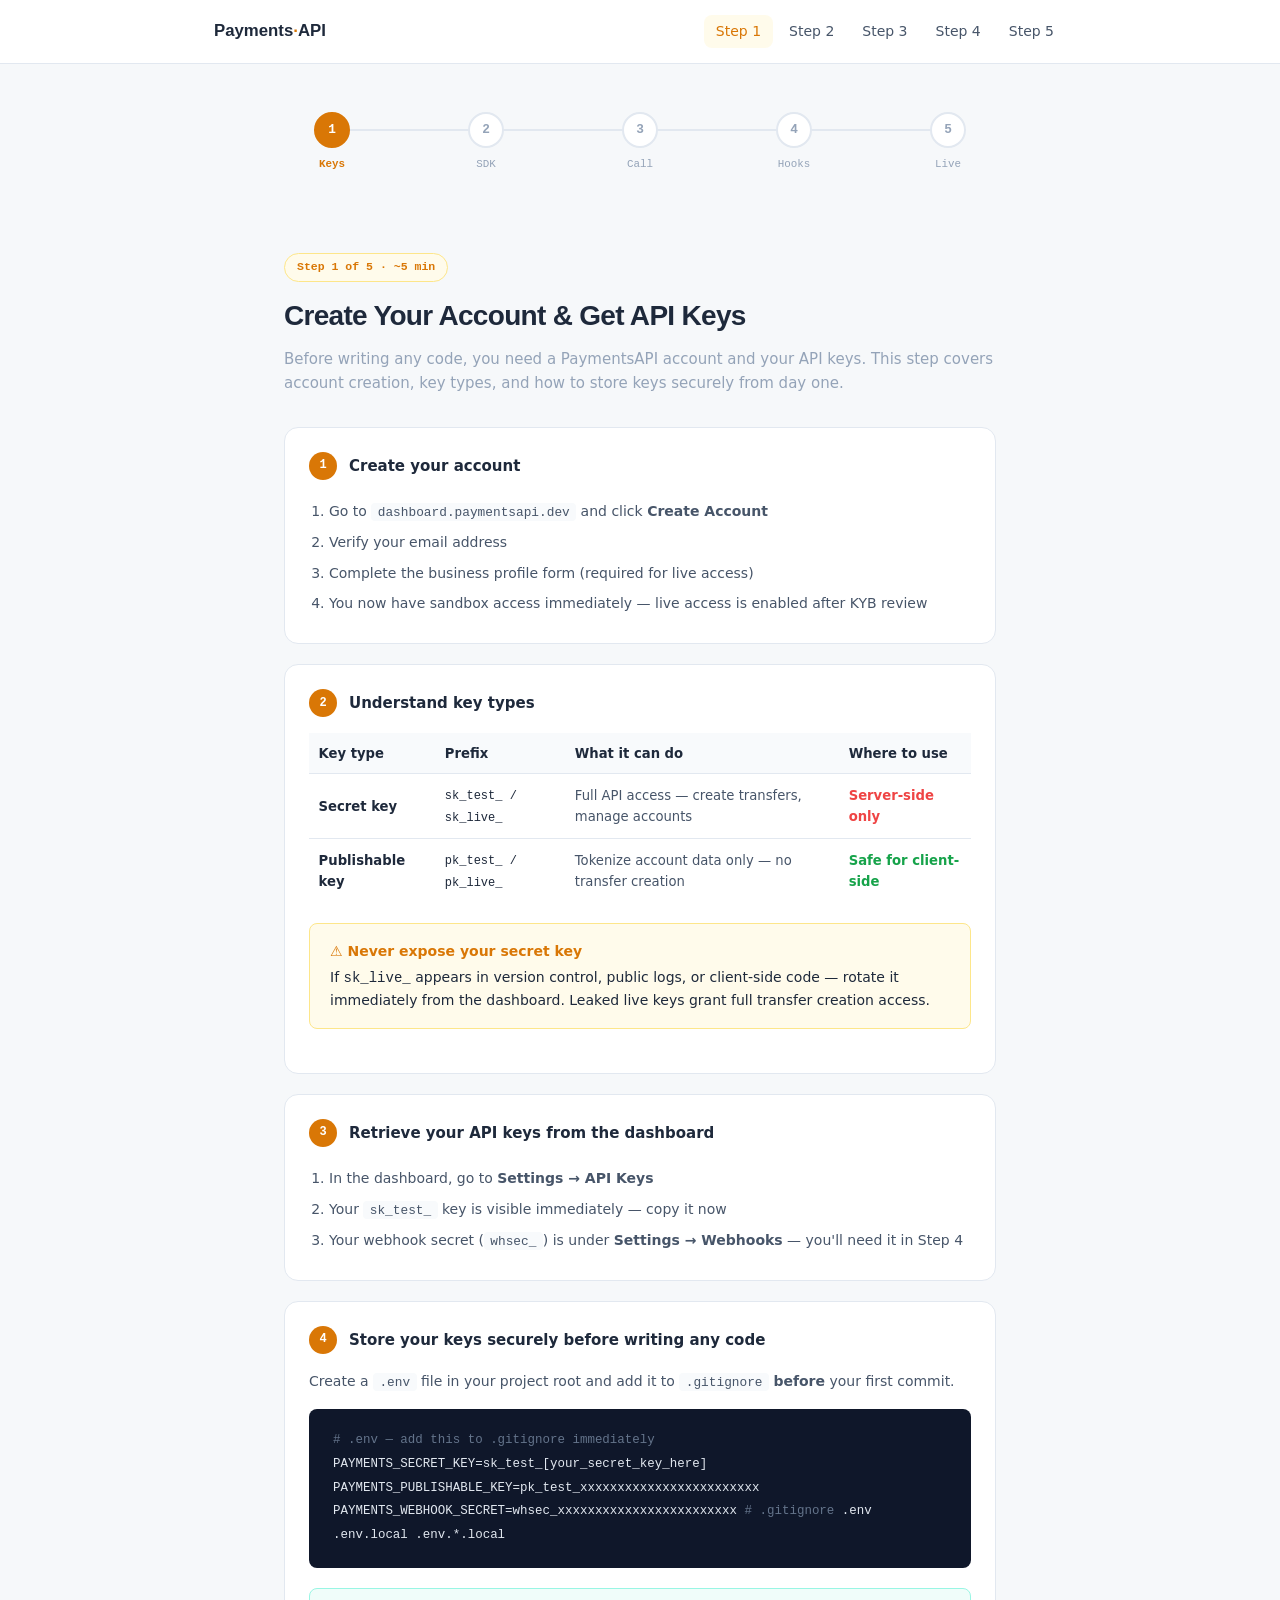
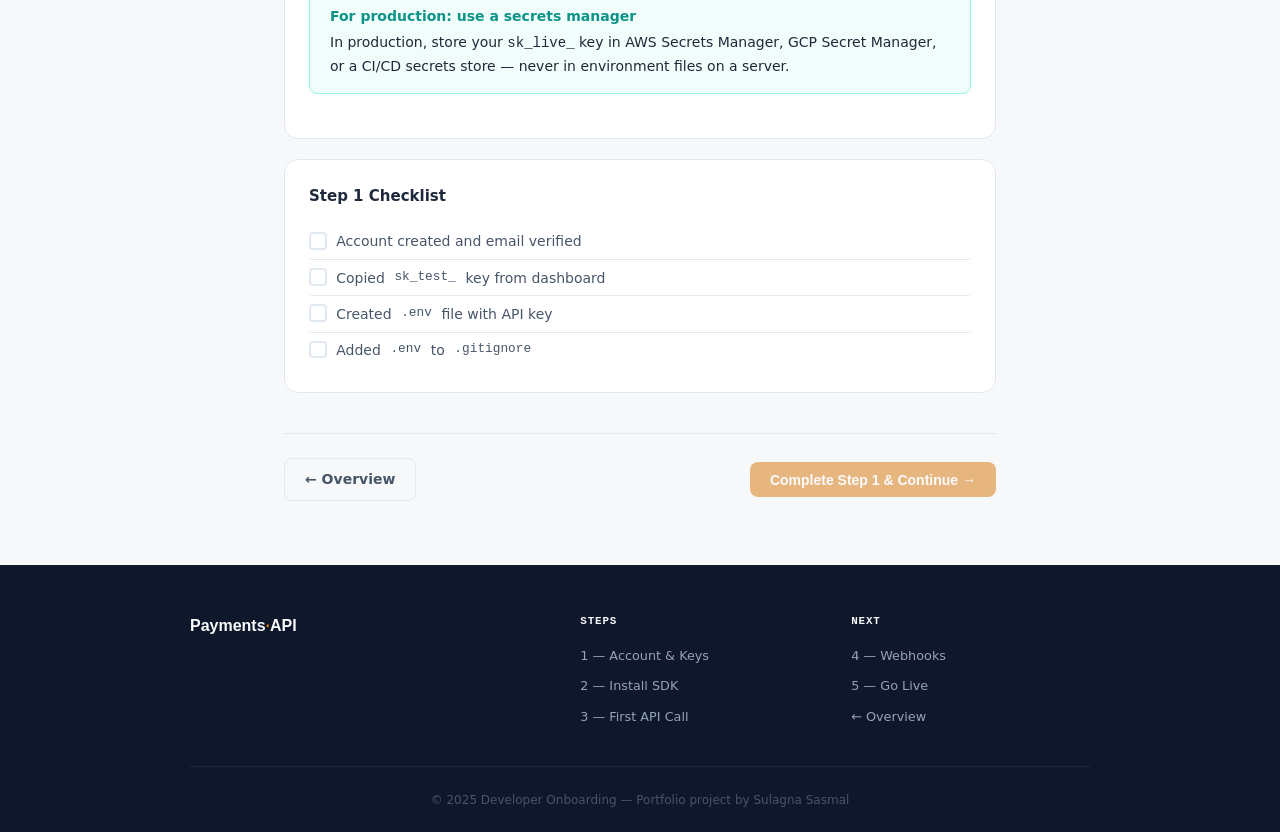
==== step-1.html @ b0ea3bde "Initial commit: Developer Onboarding Experience Portfolio site: 5-step interactive developer onboard" ====
<!DOCTYPE html>
<html lang="en">
<head>
<meta charset="UTF-8">
<meta name="viewport" content="width=device-width, initial-scale=1.0">
<title>Step 1: Create Account & Get API Keys — Developer Onboarding</title>
<link rel="stylesheet" href="assets/css/style.css">
</head>
<body>

<nav class="nav">
  <div class="nav-inner">
    <a href="index.html" class="nav-brand">Payments<span>·</span>API</a>
    <div class="nav-links">
      <a href="step-1.html" class="nav-link active">Step 1</a>
      <a href="step-2.html" class="nav-link">Step 2</a>
      <a href="step-3.html" class="nav-link">Step 3</a>
      <a href="step-4.html" class="nav-link">Step 4</a>
      <a href="step-5.html" class="nav-link">Step 5</a>
    </div>
  </div>
</nav>

<div class="progress-track">
  <div class="progress-steps">
    <div class="progress-line"><div class="progress-line-fill" style="width:0%;"></div></div>
    <a href="step-1.html" class="step-dot active" data-step="1">1</a>
    <a href="step-2.html" class="step-dot" data-step="2">2</a>
    <a href="step-3.html" class="step-dot" data-step="3">3</a>
    <a href="step-4.html" class="step-dot" data-step="4">4</a>
    <a href="step-5.html" class="step-dot" data-step="5">5</a>
  </div>
  <div class="progress-labels">
    <span class="step-label active" data-step="1">Keys</span>
    <span class="step-label" data-step="2">SDK</span>
    <span class="step-label" data-step="3">Call</span>
    <span class="step-label" data-step="4">Hooks</span>
    <span class="step-label" data-step="5">Live</span>
  </div>
</div>

<div class="step-layout">
  <div class="step-header-section">
    <div class="step-badge">Step 1 of 5 · ~5 min</div>
    <h1 class="step-title">Create Your Account &amp; Get API Keys</h1>
    <p class="step-sub">Before writing any code, you need a PaymentsAPI account and your API keys. This step covers account creation, key types, and how to store keys securely from day one.</p>
  </div>

  <!-- Task 1 -->
  <div class="task-card">
    <div class="task-card-header">
      <div class="task-num">1</div>
      <div class="task-title">Create your account</div>
    </div>
    <ol style="font-size:0.875rem;color:var(--text-2);padding-left:1.25rem;line-height:2.2;">
      <li>Go to <code style="background:var(--surface-2);padding:0.1rem 0.4rem;border-radius:0.25rem;font-family:var(--font-mono);font-size:0.8rem;">dashboard.paymentsapi.dev</code> and click <strong>Create Account</strong></li>
      <li>Verify your email address</li>
      <li>Complete the business profile form (required for live access)</li>
      <li>You now have sandbox access immediately — live access is enabled after KYB review</li>
    </ol>
  </div>

  <!-- Task 2 -->
  <div class="task-card">
    <div class="task-card-header">
      <div class="task-num">2</div>
      <div class="task-title">Understand key types</div>
    </div>
    <table style="width:100%;border-collapse:collapse;font-size:0.825rem;margin-bottom:0.75rem;">
      <thead>
        <tr style="background:var(--surface-2);text-align:left;">
          <th style="padding:0.6rem;border-bottom:1px solid var(--border);">Key type</th>
          <th style="padding:0.6rem;border-bottom:1px solid var(--border);">Prefix</th>
          <th style="padding:0.6rem;border-bottom:1px solid var(--border);">What it can do</th>
          <th style="padding:0.6rem;border-bottom:1px solid var(--border);">Where to use</th>
        </tr>
      </thead>
      <tbody>
        <tr style="border-bottom:1px solid var(--border);">
          <td style="padding:0.6rem;font-weight:600;">Secret key</td>
          <td style="padding:0.6rem;"><code style="font-family:var(--font-mono);font-size:0.75rem;">sk_test_ / sk_live_</code></td>
          <td style="padding:0.6rem;color:var(--text-2);">Full API access — create transfers, manage accounts</td>
          <td style="padding:0.6rem;color:#ef4444;font-weight:600;">Server-side only</td>
        </tr>
        <tr>
          <td style="padding:0.6rem;font-weight:600;">Publishable key</td>
          <td style="padding:0.6rem;"><code style="font-family:var(--font-mono);font-size:0.75rem;">pk_test_ / pk_live_</code></td>
          <td style="padding:0.6rem;color:var(--text-2);">Tokenize account data only — no transfer creation</td>
          <td style="padding:0.6rem;color:var(--green);font-weight:600;">Safe for client-side</td>
        </tr>
      </tbody>
    </table>
    <div class="callout callout-warning">
      <div class="callout-title">⚠ Never expose your secret key</div>
      If <code>sk_live_</code> appears in version control, public logs, or client-side code — rotate it immediately from the dashboard. Leaked live keys grant full transfer creation access.
    </div>
  </div>

  <!-- Task 3 -->
  <div class="task-card">
    <div class="task-card-header">
      <div class="task-num">3</div>
      <div class="task-title">Retrieve your API keys from the dashboard</div>
    </div>
    <ol style="font-size:0.875rem;color:var(--text-2);padding-left:1.25rem;line-height:2.2;">
      <li>In the dashboard, go to <strong>Settings → API Keys</strong></li>
      <li>Your <code style="background:var(--surface-2);padding:0.1rem 0.4rem;border-radius:0.25rem;font-family:var(--font-mono);font-size:0.8rem;">sk_test_</code> key is visible immediately — copy it now</li>
      <li>Your webhook secret (<code style="background:var(--surface-2);padding:0.1rem 0.4rem;border-radius:0.25rem;font-family:var(--font-mono);font-size:0.8rem;">whsec_</code>) is under <strong>Settings → Webhooks</strong> — you'll need it in Step 4</li>
    </ol>
  </div>

  <!-- Task 4 -->
  <div class="task-card">
    <div class="task-card-header">
      <div class="task-num">4</div>
      <div class="task-title">Store your keys securely before writing any code</div>
    </div>
    <p style="font-size:0.875rem;color:var(--text-2);margin-bottom:0.75rem;">Create a <code style="background:var(--surface-2);padding:0.1rem 0.4rem;border-radius:0.25rem;font-family:var(--font-mono);font-size:0.8rem;">.env</code> file in your project root and add it to <code style="background:var(--surface-2);padding:0.1rem 0.4rem;border-radius:0.25rem;font-family:var(--font-mono);font-size:0.8rem;">.gitignore</code> <strong>before</strong> your first commit.</p>

    <div class="code-block">
<span class="cmt"># .env — add this to .gitignore immediately</span>
PAYMENTS_SECRET_KEY=sk_test_[your_secret_key_here]
PAYMENTS_PUBLISHABLE_KEY=pk_test_xxxxxxxxxxxxxxxxxxxxxxxx
PAYMENTS_WEBHOOK_SECRET=whsec_xxxxxxxxxxxxxxxxxxxxxxxx

<span class="cmt"># .gitignore</span>
.env
.env.local
.env.*.local</div>

    <div class="callout callout-tip">
      <div class="callout-title">For production: use a secrets manager</div>
      In production, store your <code>sk_live_</code> key in AWS Secrets Manager, GCP Secret Manager, or a CI/CD secrets store — never in environment files on a server.
    </div>
  </div>

  <!-- Step checklist -->
  <div style="background:var(--surface);border:1px solid var(--border);border-radius:var(--radius-lg);padding:1.5rem;margin-bottom:1.25rem;">
    <div style="font-weight:700;margin-bottom:1rem;">Step 1 Checklist</div>
    <ul class="checklist" id="step1-checklist">
      <li><span class="check-box"></span>Account created and email verified</li>
      <li><span class="check-box"></span>Copied <code style="font-family:var(--font-mono);font-size:0.8rem;">sk_test_</code> key from dashboard</li>
      <li><span class="check-box"></span>Created <code style="font-family:var(--font-mono);font-size:0.8rem;">.env</code> file with API key</li>
      <li><span class="check-box"></span>Added <code style="font-family:var(--font-mono);font-size:0.8rem;">.env</code> to <code style="font-family:var(--font-mono);font-size:0.8rem;">.gitignore</code></li>
    </ul>
  </div>

  <div class="step-nav">
    <a href="index.html" class="btn btn-outline">← Overview</a>
    <button id="complete-step-btn" class="btn btn-amber" onclick="completeAndNext()" disabled style="opacity:0.5;">
      Complete Step 1 &amp; Continue →
    </button>
  </div>
</div>

<footer class="footer">
  <div class="footer-grid">
    <div><div class="footer-brand">Payments<span>·</span>API</div></div>
    <div>
      <div class="footer-col-title">Steps</div>
      <ul class="footer-links">
        <li><a href="step-1.html">1 — Account &amp; Keys</a></li>
        <li><a href="step-2.html">2 — Install SDK</a></li>
        <li><a href="step-3.html">3 — First API Call</a></li>
      </ul>
    </div>
    <div>
      <div class="footer-col-title">Next</div>
      <ul class="footer-links">
        <li><a href="step-4.html">4 — Webhooks</a></li>
        <li><a href="step-5.html">5 — Go Live</a></li>
        <li><a href="index.html">← Overview</a></li>
      </ul>
    </div>
  </div>
  <div class="footer-bottom"><span>© 2025 Developer Onboarding — Portfolio project by Sulagna Sasmal</span></div>
</footer>

<script src="assets/js/onboarding.js"></script>
<script>
  renderProgressTrack(1);
  initChecklist("step1");

  function completeAndNext() {
    markStepComplete(1);
    window.location.href = "step-2.html";
  }
</script>
</body>
</html>
---- assets/css/style.css ----
:root {
  /* Color palette */
  --amber: #d97706;
  --amber-bg: #fffbeb;
  --amber-border: #fde68a;
  --indigo: #4c6ef5;
  --indigo-bg: #eef2ff;
  --indigo-border: #c7d2fe;
  --teal: #0d9488;
  --teal-bg: #f0fdfa;
  --teal-border: #99f6e4;
  --red: #ef4444;
  --red-bg: #fef2f2;
  --red-border: #fecaca;
  --green: #16a34a;
  --green-bg: #f0fdf4;
  --green-border: #86efac;

  /* Surfaces */
  --bg: #f6f8fa;
  --surface: #ffffff;
  --surface-2: #f8fafc;
  --border: #e2e8f0;
  --text: #1e293b;
  --text-2: #475569;
  --text-3: #94a3b8;
  --code-bg: #0f172a;
  --code-text: #e2e8f0;

  /* Typography */
  --font-display: 'Outfit', 'Inter', sans-serif;
  --font-body: 'Inter', system-ui, sans-serif;
  --font-mono: 'JetBrains Mono', 'Fira Code', 'Courier New', monospace;

  /* Shape */
  --radius: 0.5rem;
  --radius-lg: 0.875rem;
  --nav-h: 64px;
}

* { box-sizing: border-box; margin: 0; padding: 0; }
html { scroll-behavior: smooth; }
body { background: var(--bg); color: var(--text); font-family: var(--font-body); font-size: 0.9375rem; line-height: 1.6; }

@import url('https://fonts.googleapis.com/css2?family=Outfit:wght@400;600;700;800&family=Inter:wght@400;500;600&family=JetBrains+Mono:wght@400;500&display=swap');

/* ---- NAV ---- */
.nav {
  position: sticky; top: 0; z-index: 100;
  height: var(--nav-h);
  background: rgba(255,255,255,0.92);
  backdrop-filter: blur(12px);
  border-bottom: 1px solid var(--border);
}
.nav-inner { max-width: 900px; margin: 0 auto; padding: 0 1.5rem; height: 100%; display: flex; align-items: center; justify-content: space-between; }
.nav-brand { font-family: var(--font-display); font-weight: 800; font-size: 1.05rem; color: var(--text); text-decoration: none; }
.nav-brand span { color: var(--amber); }
.nav-links { display: flex; gap: 0.25rem; align-items: center; }
.nav-link { color: var(--text-2); text-decoration: none; font-weight: 500; font-size: 0.875rem; padding: 0.35rem 0.75rem; border-radius: var(--radius); transition: background 0.15s, color 0.15s; }
.nav-link:hover, .nav-link.active { background: var(--amber-bg); color: var(--amber); }

/* ---- HERO ---- */
.hero {
  background: linear-gradient(135deg, #0f172a 0%, #1e1b4b 100%);
  padding: 5rem 1.5rem 4rem;
  text-align: center;
}
.hero-eyebrow {
  font-family: var(--font-mono);
  font-size: 0.72rem;
  font-weight: 500;
  color: var(--amber);
  letter-spacing: 0.12em;
  text-transform: uppercase;
  margin-bottom: 1rem;
}
.hero h1 {
  font-family: var(--font-display);
  font-size: 2.75rem;
  font-weight: 800;
  color: #f8fafc;
  letter-spacing: -0.03em;
  line-height: 1.1;
  margin-bottom: 1rem;
  max-width: 640px;
  margin-left: auto;
  margin-right: auto;
}
.hero-sub {
  font-size: 1rem;
  color: #94a3b8;
  max-width: 540px;
  margin: 0 auto 2.5rem;
  line-height: 1.7;
}
.hero-cta { display: inline-flex; gap: 1rem; flex-wrap: wrap; justify-content: center; }

/* ---- PROGRESS TRACK ---- */
.progress-track {
  max-width: 700px;
  margin: 3rem auto;
  padding: 0 1.5rem;
}
.progress-steps {
  display: flex;
  align-items: center;
  justify-content: space-between;
  position: relative;
}
.progress-line {
  position: absolute;
  top: 50%;
  left: 0;
  right: 0;
  height: 2px;
  background: var(--border);
  z-index: 0;
  transform: translateY(-50%);
}
.progress-line-fill {
  height: 100%;
  background: var(--amber);
  transition: width 0.4s;
}
.step-dot {
  width: 2.25rem;
  height: 2.25rem;
  border-radius: 50%;
  background: var(--surface);
  border: 2px solid var(--border);
  color: var(--text-3);
  font-family: var(--font-mono);
  font-size: 0.8rem;
  font-weight: 600;
  display: flex;
  align-items: center;
  justify-content: center;
  position: relative;
  z-index: 1;
  text-decoration: none;
  transition: background 0.2s, border-color 0.2s, color 0.2s;
}
.step-dot.active {
  background: var(--amber);
  border-color: var(--amber);
  color: white;
}
.step-dot.done {
  background: var(--green-bg);
  border-color: var(--green);
  color: var(--green);
}
.step-dot.done::after { content: "✓"; }
.progress-labels {
  display: flex;
  justify-content: space-between;
  margin-top: 0.5rem;
}
.step-label {
  font-size: 0.68rem;
  color: var(--text-3);
  text-align: center;
  width: 2.25rem;
  font-family: var(--font-mono);
}
.step-label.active { color: var(--amber); font-weight: 600; }
.step-label.done { color: var(--green); }

/* ---- STEP LAYOUT ---- */
.step-layout {
  max-width: 760px;
  margin: 0 auto;
  padding: 2rem 1.5rem 4rem;
}
.step-header-section {
  margin-bottom: 2rem;
}
.step-badge {
  display: inline-flex;
  align-items: center;
  gap: 0.4rem;
  background: var(--amber-bg);
  border: 1px solid var(--amber-border);
  border-radius: 99px;
  padding: 0.25rem 0.75rem;
  font-family: var(--font-mono);
  font-size: 0.72rem;
  font-weight: 600;
  color: var(--amber);
  margin-bottom: 0.75rem;
}
.step-title {
  font-family: var(--font-display);
  font-size: 1.75rem;
  font-weight: 800;
  color: var(--text);
  letter-spacing: -0.025em;
  margin-bottom: 0.5rem;
}
.step-sub { color: var(--text-3); font-size: 0.9375rem; }

/* ---- TASK CARD ---- */
.task-card {
  background: var(--surface);
  border: 1px solid var(--border);
  border-radius: var(--radius-lg);
  padding: 1.5rem;
  margin-bottom: 1.25rem;
}
.task-card-header {
  display: flex;
  align-items: center;
  gap: 0.75rem;
  margin-bottom: 1rem;
}
.task-num {
  width: 1.75rem;
  height: 1.75rem;
  border-radius: 50%;
  background: var(--amber);
  color: white;
  font-family: var(--font-mono);
  font-size: 0.75rem;
  font-weight: 700;
  display: flex;
  align-items: center;
  justify-content: center;
  flex-shrink: 0;
}
.task-title { font-weight: 700; font-size: 0.9375rem; }

/* ---- CHECKLIST ---- */
.checklist { list-style: none; padding: 0; }
.checklist li {
  display: flex;
  align-items: flex-start;
  gap: 0.6rem;
  font-size: 0.875rem;
  color: var(--text-2);
  padding: 0.4rem 0;
  border-bottom: 1px solid var(--border);
  cursor: pointer;
  transition: background 0.1s;
  border-radius: 0.25rem;
}
.checklist li:last-child { border-bottom: none; }
.checklist li.checked { color: var(--text-3); text-decoration: line-through; }
.check-box {
  width: 1.1rem;
  height: 1.1rem;
  border: 2px solid var(--border);
  border-radius: 0.25rem;
  flex-shrink: 0;
  margin-top: 0.1rem;
  display: flex;
  align-items: center;
  justify-content: center;
  font-size: 0.65rem;
  color: white;
  background: transparent;
  transition: all 0.15s;
}
.checklist li.checked .check-box { background: var(--green); border-color: var(--green); }
.checklist li.checked .check-box::after { content: "✓"; }

/* ---- CODE BLOCK ---- */
.code-block {
  background: var(--code-bg);
  color: var(--code-text);
  padding: 1.25rem 1.5rem;
  border-radius: var(--radius);
  font-family: var(--font-mono);
  font-size: 0.78rem;
  line-height: 1.9;
  overflow-x: auto;
  margin: 1rem 0;
}
.code-block .cmt { color: #64748b; }
.code-block .kw { color: #93c5fd; }
.code-block .str { color: #86efac; }
.code-block .fn { color: #fde68a; }
.code-block .var { color: #f0abfc; }
.code-block .num { color: #fb923c; }

/* ---- CALLOUT ---- */
.callout {
  border-radius: var(--radius);
  padding: 1rem 1.25rem;
  margin: 1.25rem 0;
  font-size: 0.875rem;
  line-height: 1.6;
}
.callout-title { font-weight: 700; margin-bottom: 0.25rem; }
.callout-tip { background: var(--teal-bg); border: 1px solid var(--teal-border); }
.callout-tip .callout-title { color: var(--teal); }
.callout-warning { background: var(--amber-bg); border: 1px solid var(--amber-border); }
.callout-warning .callout-title { color: var(--amber); }
.callout-success { background: var(--green-bg); border: 1px solid var(--green-border); }
.callout-success .callout-title { color: var(--green); }

/* ---- STEP NAV ---- */
.step-nav {
  display: flex;
  justify-content: space-between;
  align-items: center;
  margin-top: 2.5rem;
  padding-top: 1.5rem;
  border-top: 1px solid var(--border);
  gap: 1rem;
  flex-wrap: wrap;
}

/* ---- BUTTONS ---- */
.btn {
  display: inline-flex;
  align-items: center;
  gap: 0.4rem;
  padding: 0.6rem 1.25rem;
  border-radius: var(--radius);
  font-weight: 600;
  font-size: 0.875rem;
  text-decoration: none;
  border: none;
  cursor: pointer;
  transition: opacity 0.15s, transform 0.1s;
}
.btn:hover { opacity: 0.88; transform: translateY(-1px); }
.btn-amber { background: var(--amber); color: white; }
.btn-outline { background: transparent; border: 1px solid var(--border); color: var(--text-2); }
.btn-green { background: var(--green); color: white; }

/* ---- BADGE ---- */
.badge {
  display: inline-block;
  padding: 0.2rem 0.6rem;
  border-radius: 99px;
  font-family: var(--font-mono);
  font-size: 0.68rem;
  font-weight: 600;
  letter-spacing: 0.04em;
  text-transform: uppercase;
}
.badge-amber { background: var(--amber-bg); border: 1px solid var(--amber-border); color: var(--amber); }
.badge-green { background: var(--green-bg); border: 1px solid var(--green-border); color: var(--green); }
.badge-gray { background: var(--surface-2); border: 1px solid var(--border); color: var(--text-3); }
.badge-teal { background: var(--teal-bg); border: 1px solid var(--teal-border); color: var(--teal); }

/* ---- CODE TABS ---- */
.code-tabs-wrap { border: 1px solid var(--border); border-radius: var(--radius-lg); overflow: hidden; margin: 1rem 0; }
.code-tabs-header { display: flex; background: var(--surface-2); border-bottom: 1px solid var(--border); }
.code-tab { background: none; border: none; padding: 0.6rem 1rem; font-family: var(--font-mono); font-size: 0.75rem; font-weight: 600; color: var(--text-3); cursor: pointer; transition: background 0.15s, color 0.15s; }
.code-tab.active { background: var(--code-bg); color: var(--amber); }
.code-tab-content { display: none; }
.code-tab-content.active { display: block; }
.code-tab-content .code-block { border-radius: 0; margin: 0; border: none; }

/* ---- HOME PAGE ---- */
.feature-grid {
  display: grid;
  grid-template-columns: repeat(3, 1fr);
  gap: 1rem;
  max-width: 900px;
  margin: 0 auto 4rem;
  padding: 0 1.5rem;
}
.feature-card {
  background: var(--surface);
  border: 1px solid var(--border);
  border-radius: var(--radius-lg);
  padding: 1.5rem;
}
.feature-icon { font-size: 1.5rem; margin-bottom: 0.75rem; }
.feature-title { font-weight: 700; margin-bottom: 0.35rem; font-size: 0.9375rem; }
.feature-desc { font-size: 0.8rem; color: var(--text-3); line-height: 1.6; }

.steps-overview {
  max-width: 700px;
  margin: 0 auto 4rem;
  padding: 0 1.5rem;
}
.overview-step {
  display: flex;
  gap: 1.25rem;
  align-items: flex-start;
  padding: 1.25rem 0;
  border-bottom: 1px solid var(--border);
}
.overview-step:last-child { border-bottom: none; }
.overview-num {
  width: 2.5rem;
  height: 2.5rem;
  background: var(--amber);
  color: white;
  border-radius: 50%;
  font-family: var(--font-mono);
  font-weight: 700;
  font-size: 0.875rem;
  display: flex;
  align-items: center;
  justify-content: center;
  flex-shrink: 0;
}
.overview-title { font-weight: 700; margin-bottom: 0.25rem; }
.overview-sub { font-size: 0.825rem; color: var(--text-3); }
.overview-time { font-family: var(--font-mono); font-size: 0.68rem; color: var(--amber); background: var(--amber-bg); border: 1px solid var(--amber-border); border-radius: 99px; padding: 0.1rem 0.5rem; margin-left: auto; flex-shrink: 0; align-self: flex-start; margin-top: 0.25rem; }

/* ---- SUCCESS ---- */
.success-layout {
  max-width: 620px;
  margin: 0 auto;
  padding: 4rem 1.5rem;
  text-align: center;
}

/* ---- FOOTER ---- */
.footer {
  background: #0f172a;
  color: #94a3b8;
  padding: 3rem 1.5rem 1.5rem;
}
.footer-grid {
  display: grid;
  grid-template-columns: 1.5fr 1fr 1fr;
  gap: 2rem;
  max-width: 900px;
  margin: 0 auto 2rem;
}
.footer-brand { font-family: var(--font-display); font-weight: 800; font-size: 1rem; color: #f8fafc; margin-bottom: 0.5rem; }
.footer-brand span { color: var(--amber); }
.footer-desc { font-size: 0.8rem; color: #64748b; line-height: 1.6; }
.footer-col-title { font-family: var(--font-mono); font-size: 0.68rem; font-weight: 600; letter-spacing: 0.08em; text-transform: uppercase; color: #f8fafc; margin-bottom: 0.75rem; }
.footer-links { list-style: none; }
.footer-links li { margin-bottom: 0.4rem; }
.footer-links a { color: #94a3b8; text-decoration: none; font-size: 0.8rem; transition: color 0.15s; }
.footer-links a:hover { color: var(--amber); }
.footer-bottom { text-align: center; padding-top: 1.5rem; border-top: 1px solid #1e293b; font-size: 0.75rem; color: #475569; max-width: 900px; margin: 0 auto; }

/* ---- RESPONSIVE ---- */
@media (max-width: 768px) {
  .feature-grid { grid-template-columns: 1fr; }
  .footer-grid { grid-template-columns: 1fr; }
  .hero h1 { font-size: 2rem; }
  .step-title { font-size: 1.4rem; }
}
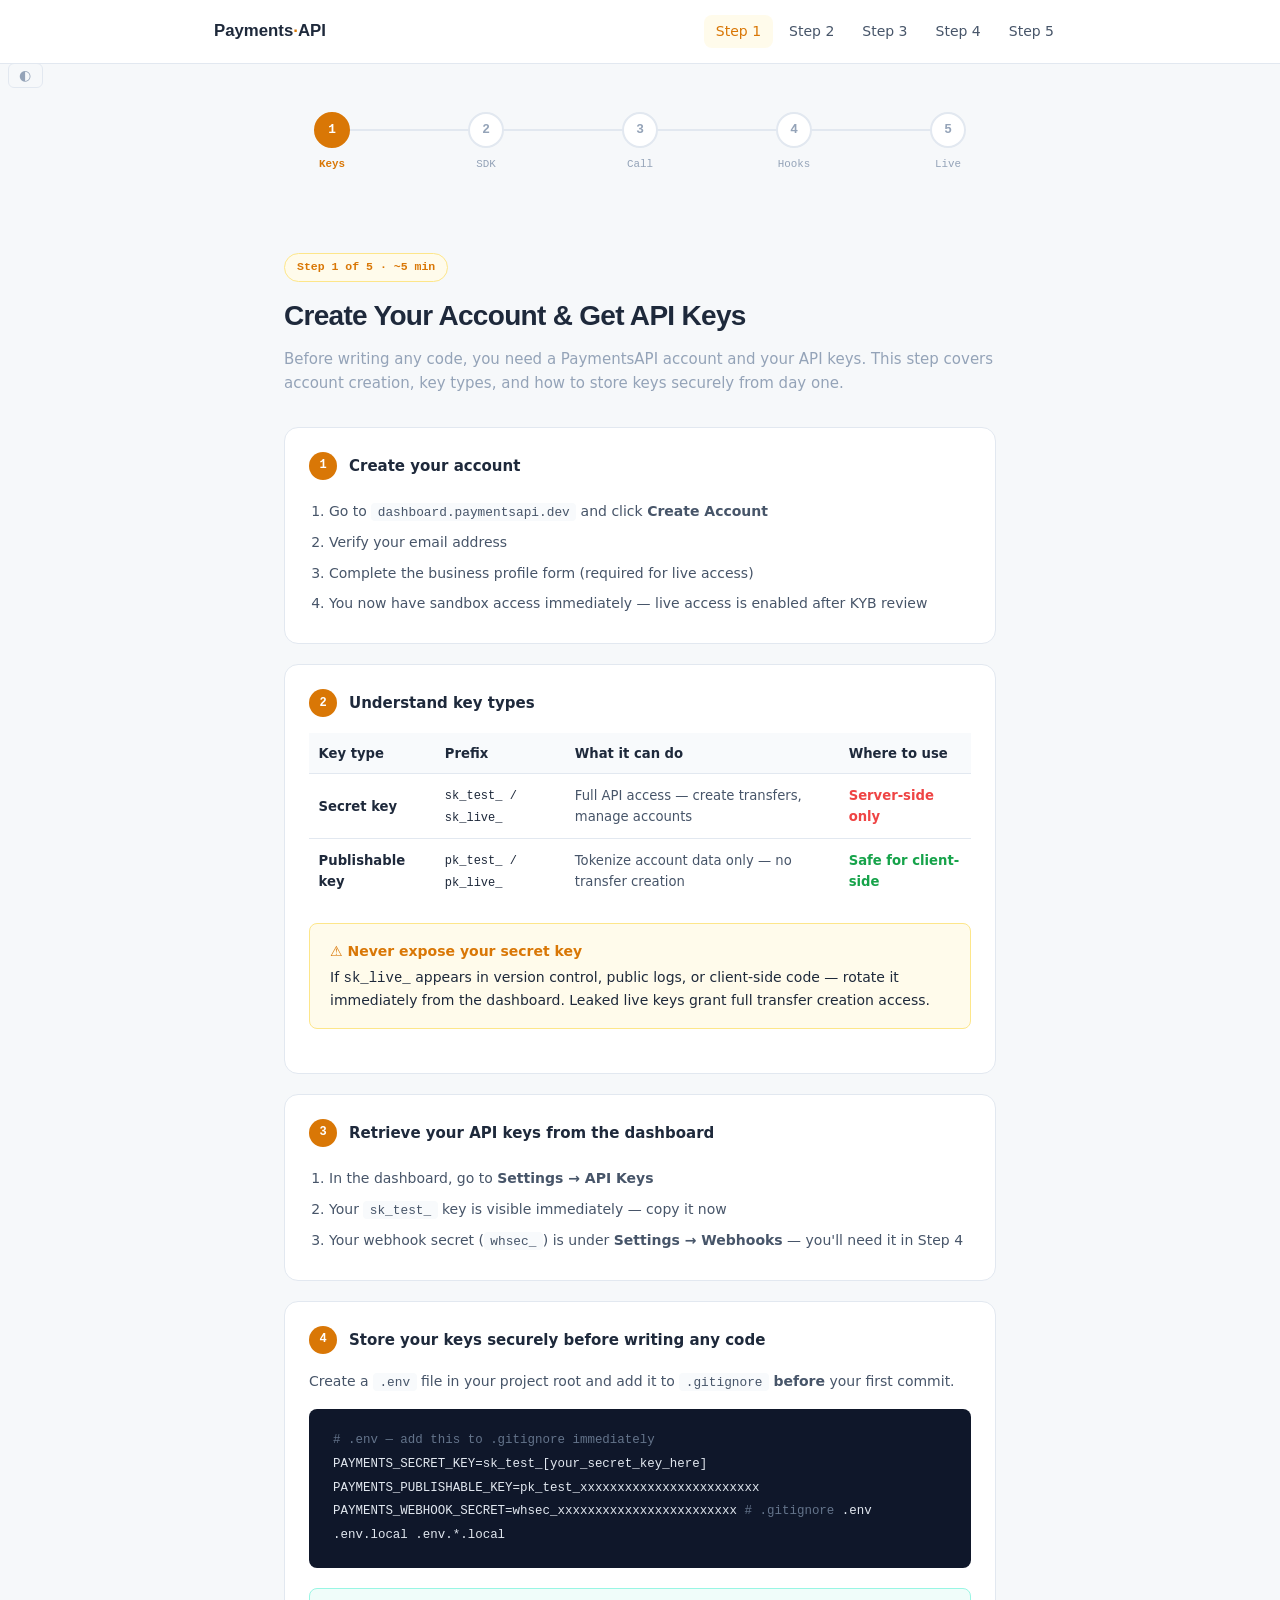
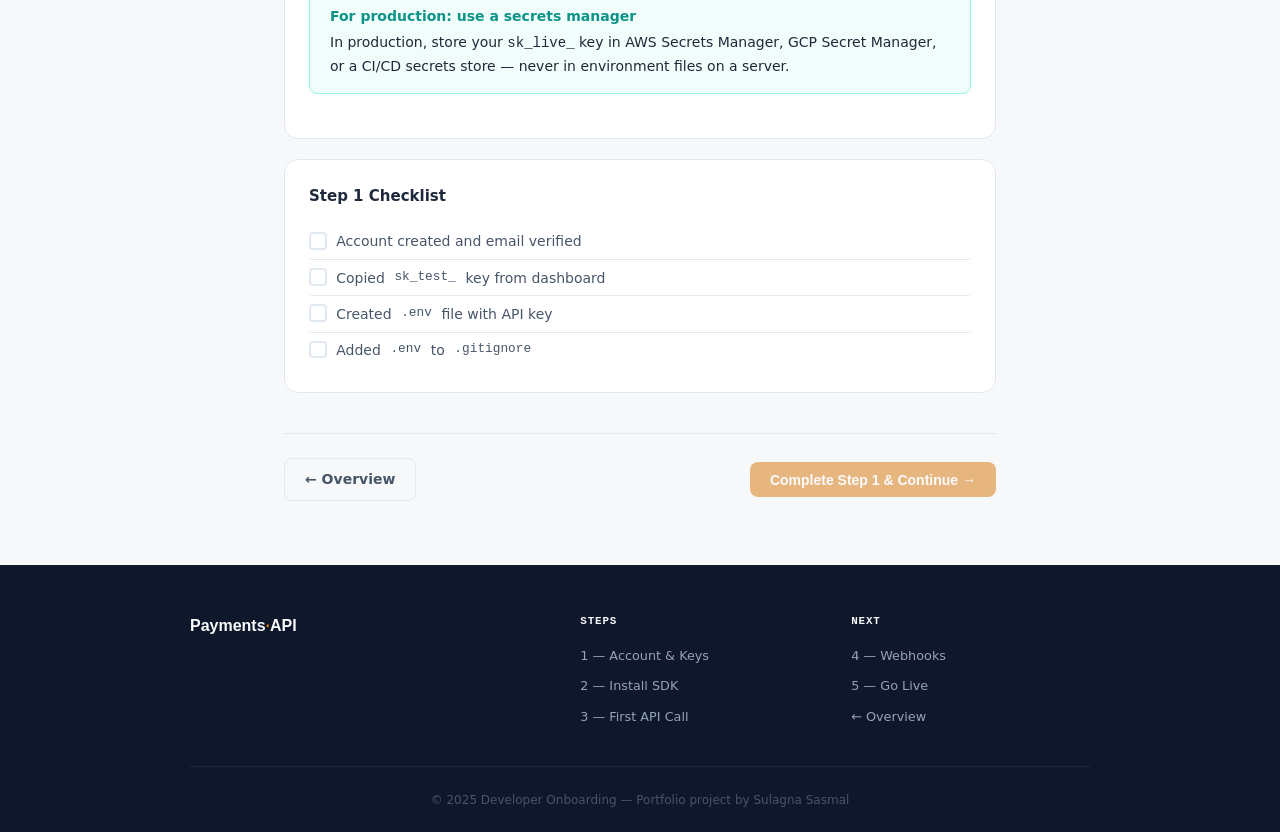
==== commit 3541de39: "Add dark/light mode, theme.js, and README - Add dark theme CSS to style.css ([data-theme="dark"] var" ====
--- a/step-1.html
+++ b/step-1.html
@@ -5,6 +5,7 @@
 <meta name="viewport" content="width=device-width, initial-scale=1.0">
 <title>Step 1: Create Account & Get API Keys — Developer Onboarding</title>
 <link rel="stylesheet" href="assets/css/style.css">
+<script>(function(){var t=localStorage.getItem("theme");if(t)document.documentElement.setAttribute("data-theme",t);else if(window.matchMedia("(prefers-color-scheme:dark)").matches)document.documentElement.setAttribute("data-theme","dark");else document.documentElement.setAttribute("data-theme","light");})()</script>
 </head>
 <body>
 
@@ -19,6 +20,7 @@
       <a href="step-5.html" class="nav-link">Step 5</a>
     </div>
   </div>
+  <button class="theme-toggle" id="theme-toggle" aria-label="Toggle dark mode">&#9680;</button>
 </nav>
 
 <div class="progress-track">
@@ -186,5 +188,6 @@
     window.location.href = "step-2.html";
   }
 </script>
+<script src="assets/js/theme.js"></script>
 </body>
 </html>
--- a/assets/css/style.css
+++ b/assets/css/style.css
@@ -442,3 +442,39 @@
   .hero h1 { font-size: 2rem; }
   .step-title { font-size: 1.4rem; }
 }
+
+/* ═══════════════════════════════════════════════
+   DARK THEME
+   ═══════════════════════════════════════════════ */
+[data-theme="dark"] {
+  --bg:          #0f172a;
+  --bg-card:     #1e293b;
+  --bg-hover:    #334155;
+  --bg-tag:      #1e293b;
+  --border:      #334155;
+  --border-dark: #475569;
+  --text:        #f1f5f9;
+  --text-2:      #cbd5e1;
+  --text-3:      #94a3b8;
+  --text-4:      #64748b;
+  --code-bg:     #0f172a;
+  --code-text:   #e2e8f0;
+}
+[data-theme="dark"] .nav { background: rgba(15,23,42,0.95); border-bottom-color: var(--border); }
+[data-theme="dark"] body { background: var(--bg); color: var(--text); }
+
+/* Theme toggle */
+.theme-toggle {
+  background: none;
+  border: 1px solid var(--border);
+  color: var(--text-3);
+  cursor: pointer;
+  border-radius: 6px;
+  padding: 0.3rem 0.65rem;
+  font-size: 0.85rem;
+  line-height: 1;
+  margin-left: 0.5rem;
+  transition: background 0.15s, color 0.15s;
+}
+.theme-toggle:hover { background: var(--bg-hover); color: var(--text); }
+
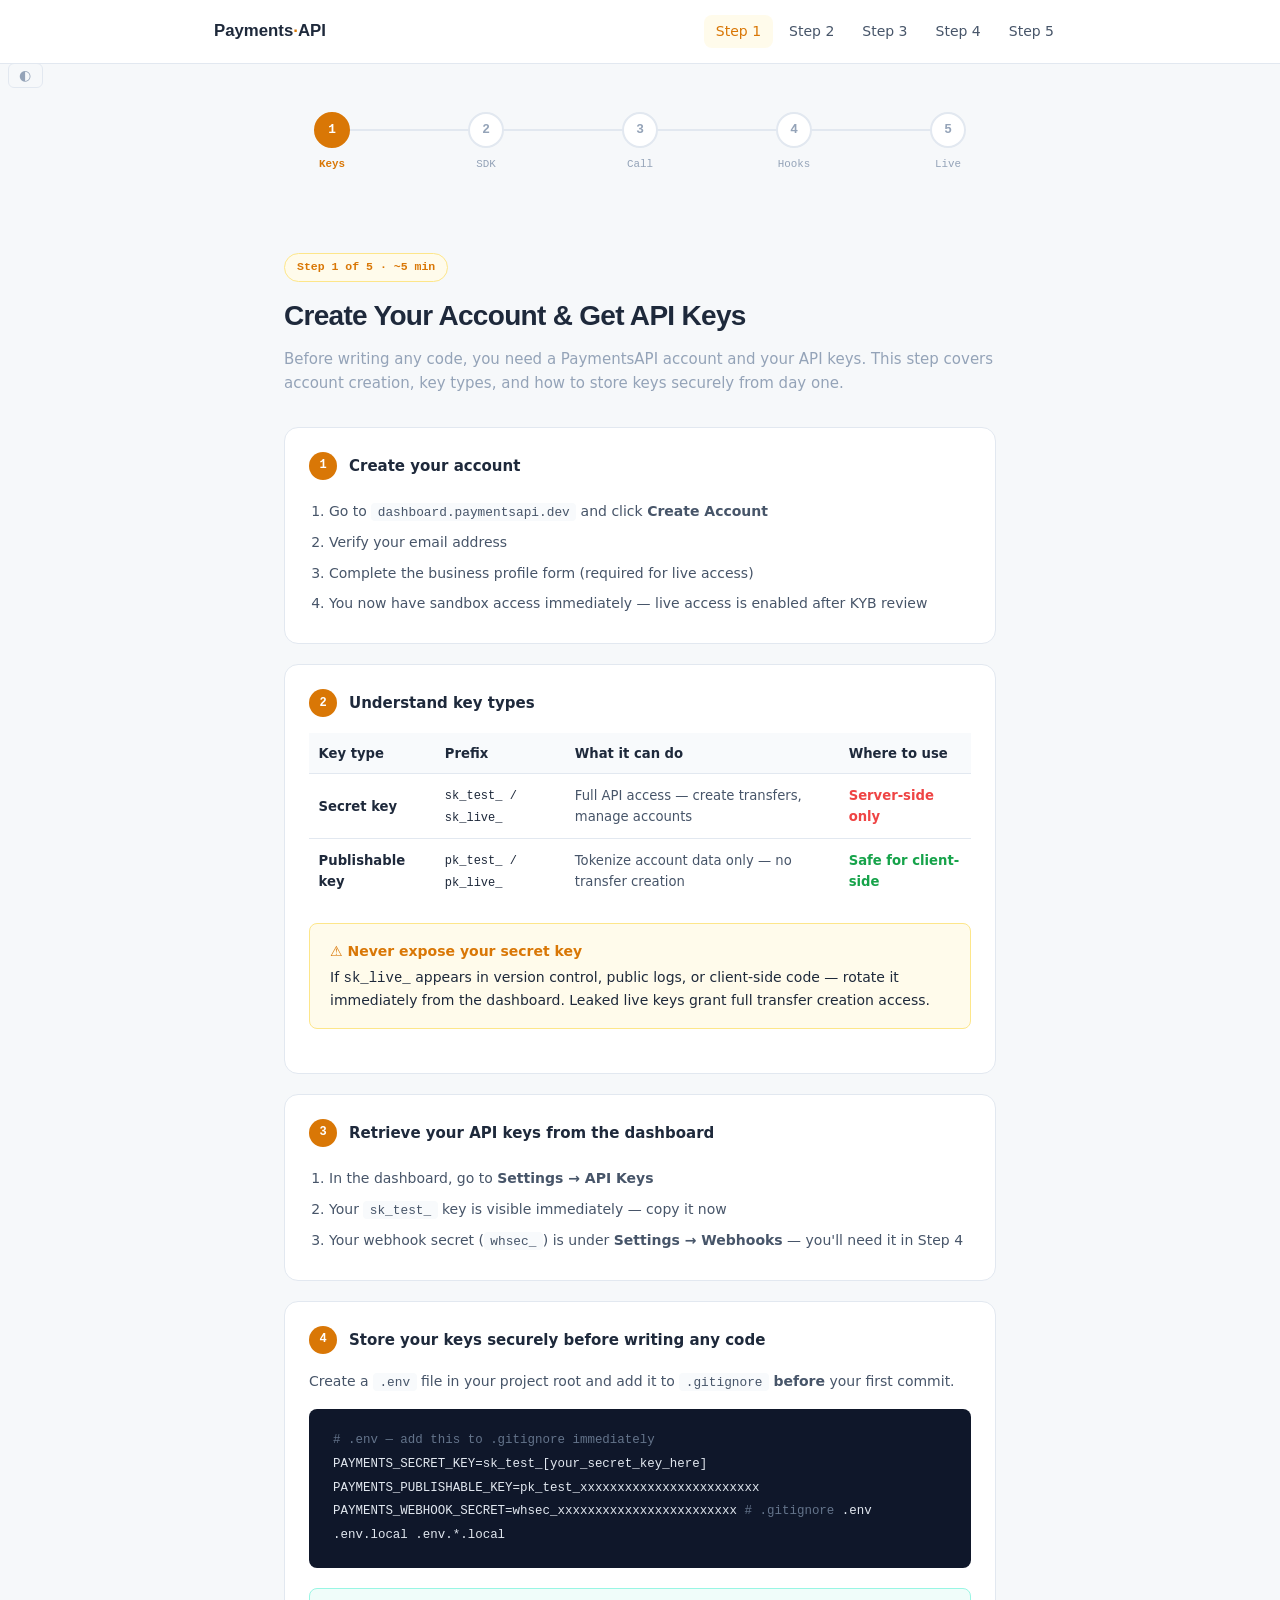
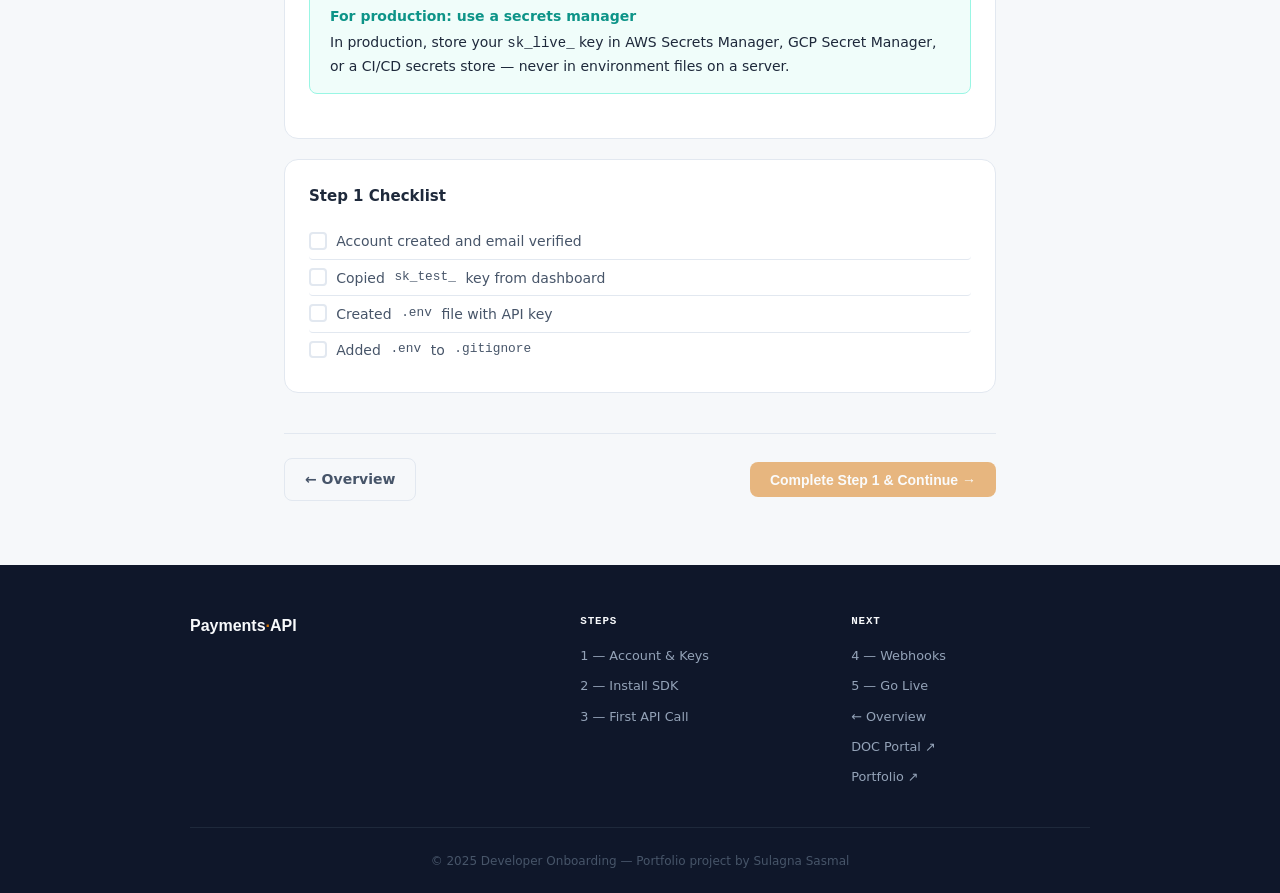
==== commit c2bbb860: "Fix footer: add target=_blank to DOC Portal link, add portfolio cross-links to step pages and succes" ====
--- a/step-1.html
+++ b/step-1.html
@@ -5,6 +5,7 @@
 <meta name="viewport" content="width=device-width, initial-scale=1.0">
 <title>Step 1: Create Account & Get API Keys — Developer Onboarding</title>
 <link rel="stylesheet" href="assets/css/style.css">
+<link rel="icon" href="data:image/svg+xml,<svg xmlns='http://www.w3.org/2000/svg' viewBox='0 0 100 100'><text y='.9em' font-size='90'>🎯</text></svg>">
 <script>(function(){var t=localStorage.getItem("theme");if(t)document.documentElement.setAttribute("data-theme",t);else if(window.matchMedia("(prefers-color-scheme:dark)").matches)document.documentElement.setAttribute("data-theme","dark");else document.documentElement.setAttribute("data-theme","light");})()</script>
 </head>
 <body>
@@ -172,6 +173,8 @@
         <li><a href="step-4.html">4 — Webhooks</a></li>
         <li><a href="step-5.html">5 — Go Live</a></li>
         <li><a href="index.html">← Overview</a></li>
+        <li><a href="https://sulagnasasmal.github.io/doc-portal/" target="_blank" rel="noopener">DOC Portal ↗</a></li>
+        <li><a href="https://sulagnasasmal.com/" target="_blank" rel="noopener">Portfolio ↗</a></li>
       </ul>
     </div>
   </div>
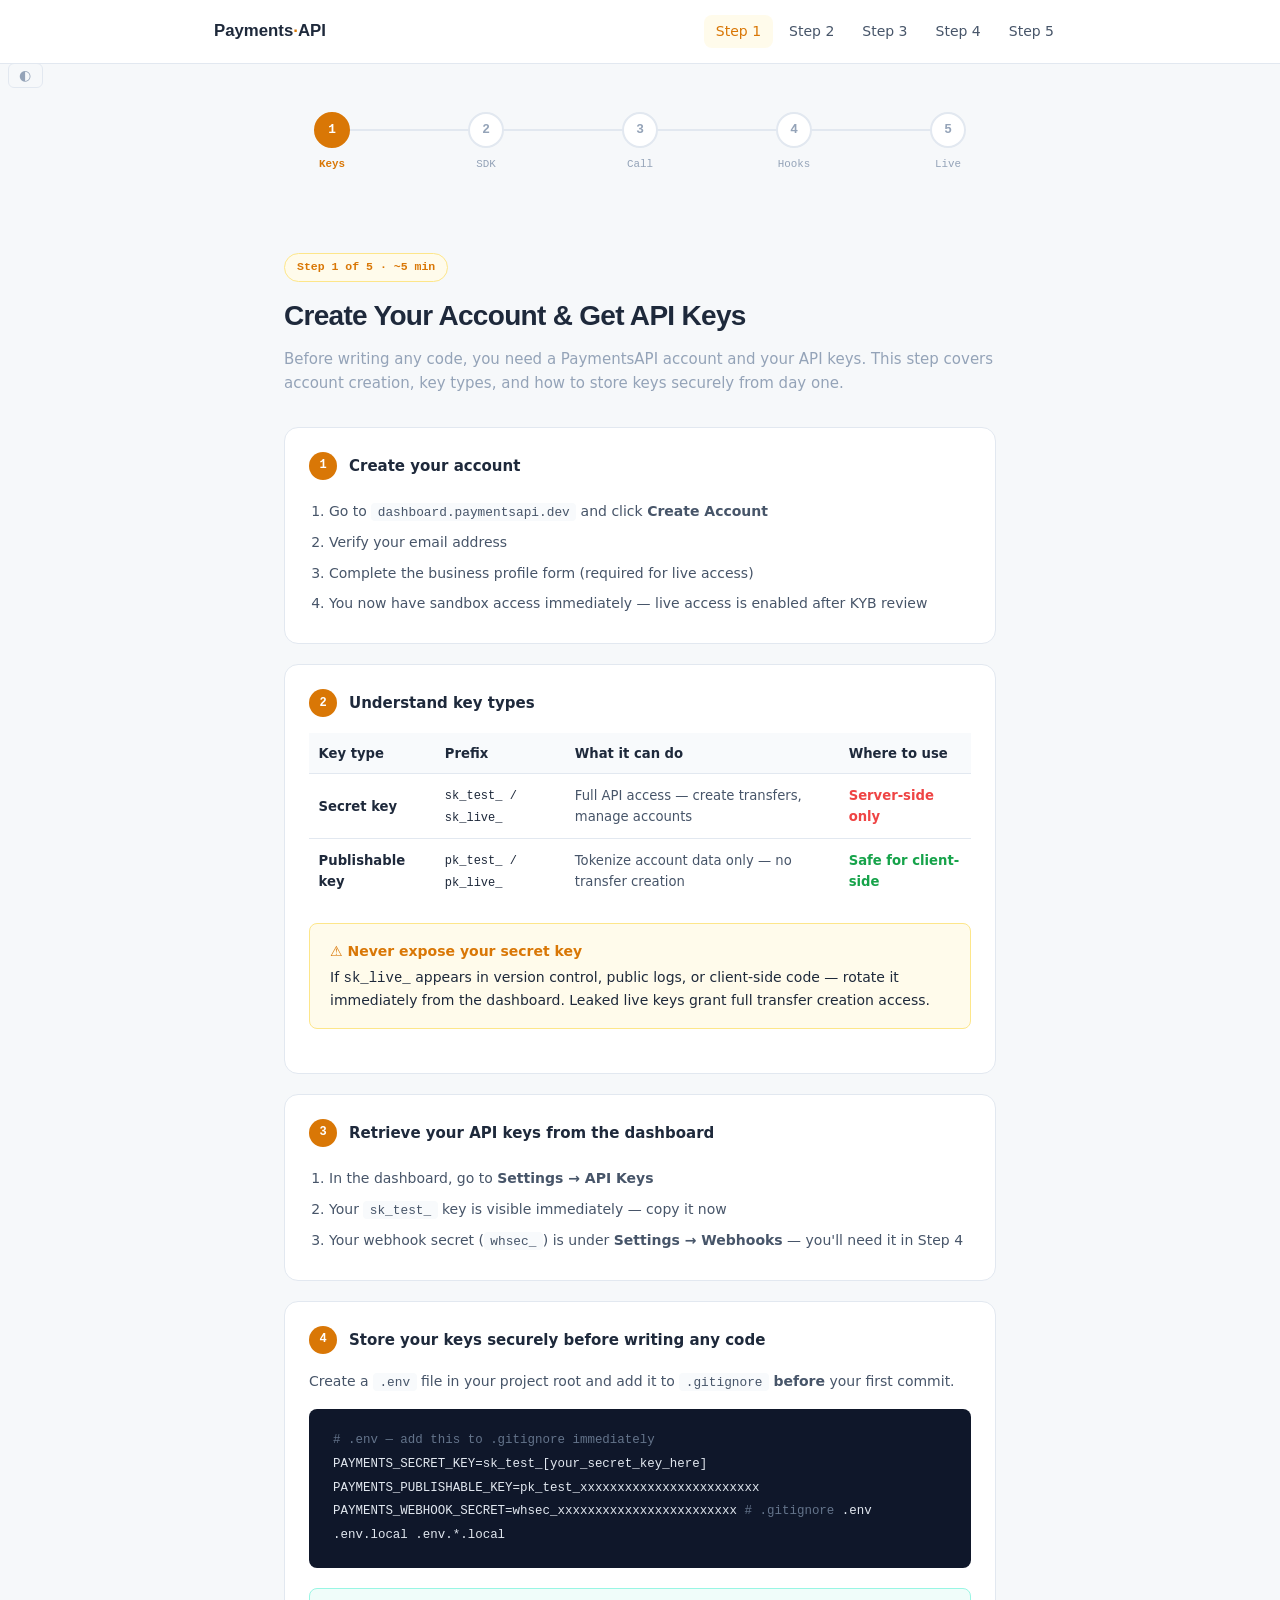
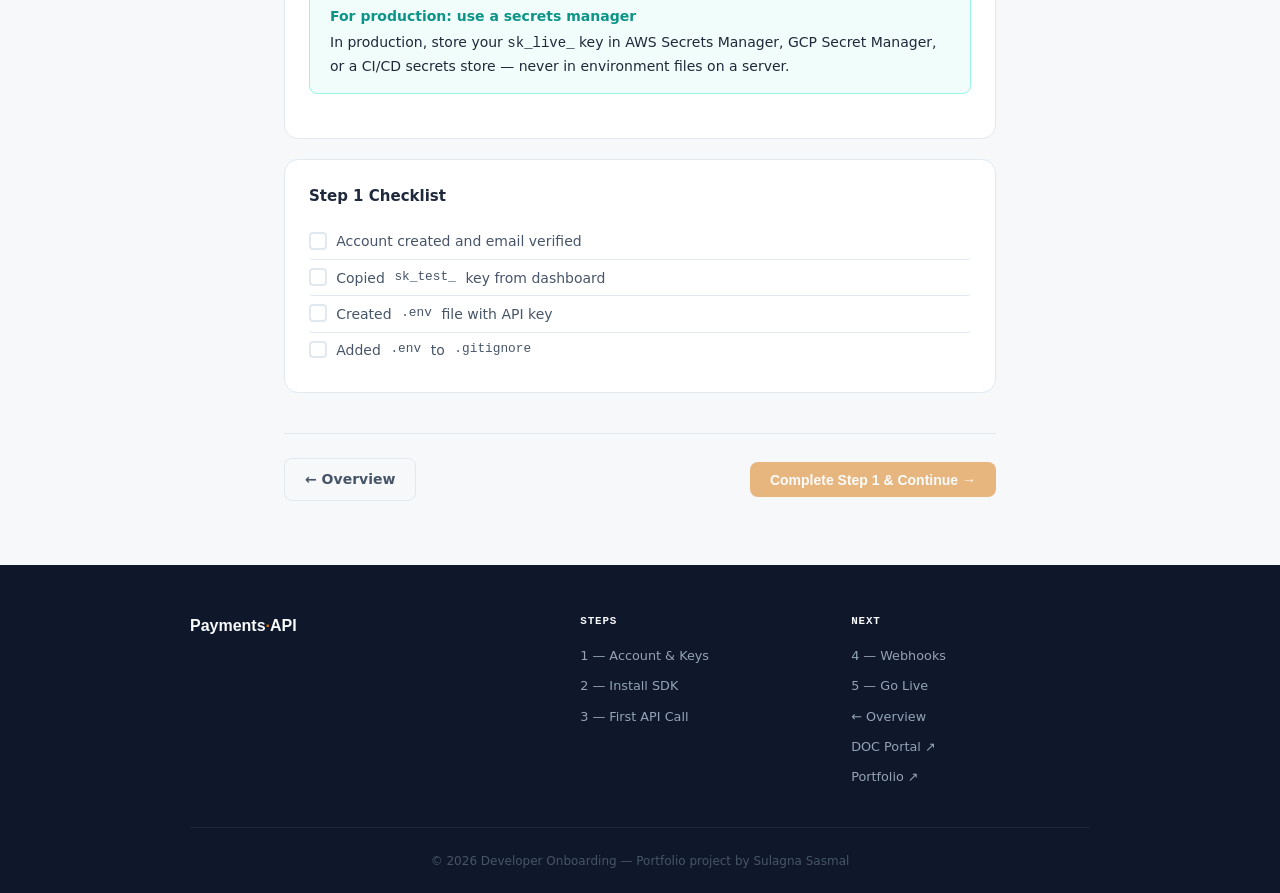
==== commit fb1d0b98: "Update footer copyright year from 2025 to 2026 across all pages" ====
--- a/step-1.html
+++ b/step-1.html
@@ -178,7 +178,7 @@
       </ul>
     </div>
   </div>
-  <div class="footer-bottom"><span>© 2025 Developer Onboarding — Portfolio project by Sulagna Sasmal</span></div>
+  <div class="footer-bottom"><span>© 2026 Developer Onboarding — Portfolio project by Sulagna Sasmal</span></div>
 </footer>
 
 <script src="assets/js/onboarding.js"></script>
